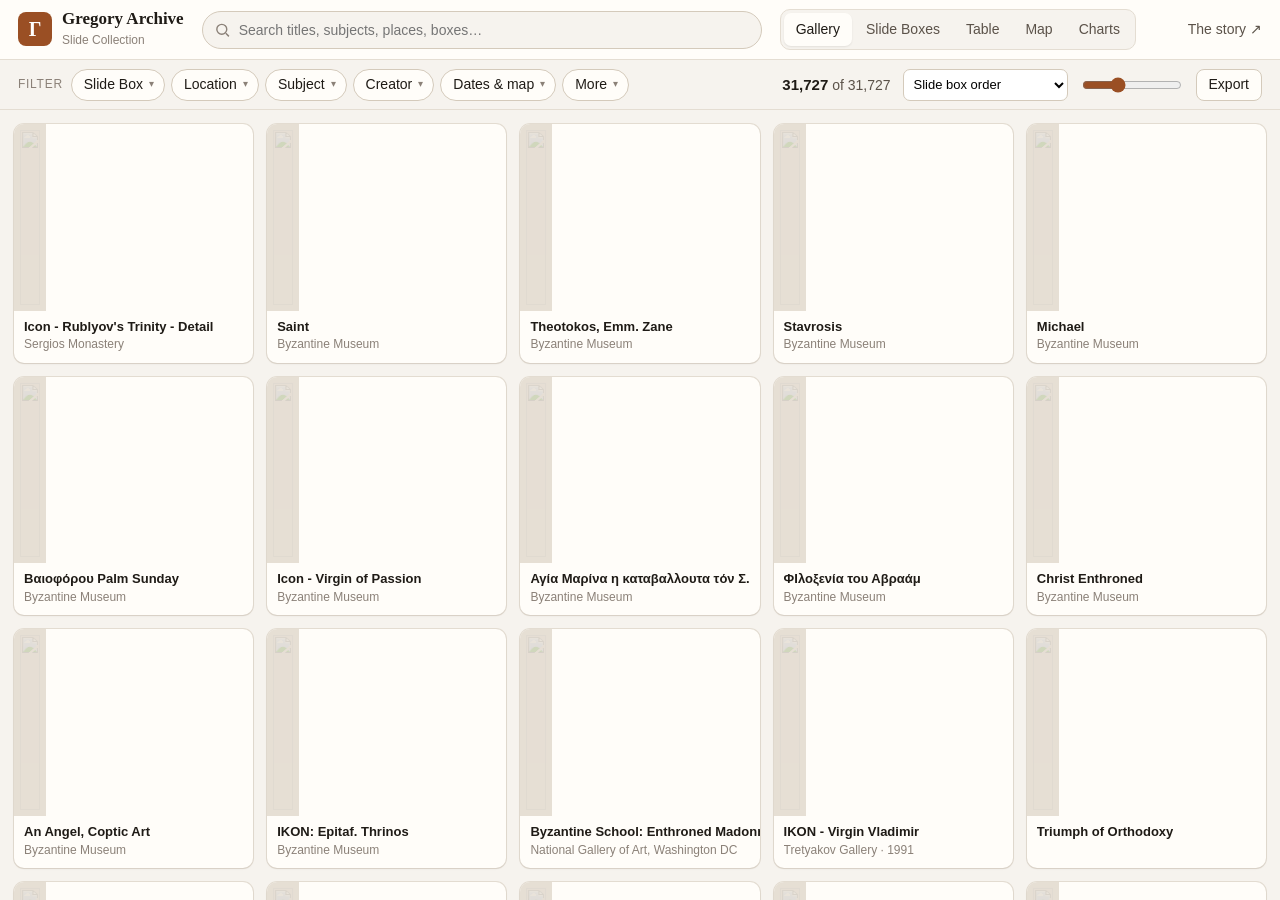
==== index.html @ 949ed0c5 "Publish gregory 87e679bf30254184b26aa87736c6b2377cb58753 tregodan-msu/isthmia@87e679bf30254184b26aa8" ====
<!DOCTYPE html>
<html lang="en">
<head>
<meta charset="utf-8">
<meta name="viewport" content="width=device-width, initial-scale=1">
<title>Gregory Archive — Slide Collection</title>
<meta name="description" content="Browse, search and visualize the Timothy E. Gregory slide archive: 31,000+ photographs of Greece, Byzantium and the Mediterranean.">
<link rel="preconnect" href="https://gregoryslides.s3.amazonaws.com">
<link rel="stylesheet" href="https://unpkg.com/leaflet@1.9.4/dist/leaflet.css">
<link rel="stylesheet" href="https://unpkg.com/leaflet.markercluster@1.5.3/dist/MarkerCluster.Default.css">
<link rel="stylesheet" href="https://unpkg.com/leaflet.markercluster@1.5.3/dist/MarkerCluster.css">
<link rel="stylesheet" href="css/app.css">
<style>:root { --accent: #9a4f24; --accent-ink: #7a3c18; --accent-soft: #f3e6dc }</style>
<script src="config.js"></script>
</head>
<body>
<header class="top">
  <a class="brand" id="brand" href="#"><span class="brand-mark">Γ</span><span><b>Gregory Archive</b><small>Slide Collection</small></span></a>
  <div class="search"><svg viewBox="0 0 24 24"><circle cx="11" cy="11" r="7"/><path d="M21 21l-4.3-4.3"/></svg>
    <input id="q" type="search" placeholder="Search titles, subjects, places, boxes…" autocomplete="off" aria-label="Search the archive"></div>
  <nav class="views" id="views" aria-label="Views"></nav>
  <a class="story" id="story" href="#" target="_blank" rel="noopener">The story ↗</a>
</header>

<div class="fbar" id="fbar">
  <div class="filters" id="filters"></div>
  <button class="link" id="clear" hidden>Clear filters</button>
  <div class="bar-right">
    <div class="count" id="count">Loading…</div>
    <label class="ctl" id="sortCtl"><select id="sort" aria-label="Sort"></select></label>
    <label class="ctl" id="sizeCtl" title="Card size"><input type="range" id="size" min="120" max="360" step="20" value="200" aria-label="Card size"></label>
    <div class="menu"><button class="btn" id="exportBtn">Export</button>
      <div class="menu-pop right" id="exportMenu" hidden>
        <button data-x="csv">Download CSV (filtered)</button>
        <button data-x="json">Download JSON (filtered)</button>
        <button data-x="link">Copy link to this view</button>
      </div></div>
  </div>
</div>
<div class="pop" id="pop" hidden></div>

<main class="view" id="view"><div class="loading-big"><div class="spinner"></div><p>Loading the archive…</p></div></main>

<script src="https://unpkg.com/leaflet@1.9.4/dist/leaflet.js" defer></script>
<script src="https://unpkg.com/leaflet.markercluster@1.5.3/dist/leaflet.markercluster.js" defer></script>
<script type="module" src="js/app.js"></script>
</body>
</html>
---- css/app.css ----
:root {
  --bg: #f6f3ee; --panel: #fffdf9; --ink: #1f1b16; --ink2: #5b5249; --muted: #8b8178;
  --line: #e4ddd2; --line2: #d4cabb; --accent: #9a4f24; --accent-ink: #7a3c18; --accent-soft: #f3e6dc;
  --serif: "Iowan Old Style", "Palatino Linotype", Palatino, Georgia, serif;
  --sans: -apple-system, BlinkMacSystemFont, "Segoe UI", Roboto, "Helvetica Neue", Arial, sans-serif;
  --r: 10px; --top: 60px;
}
* { box-sizing: border-box; }
html, body { margin: 0; height: 100%; }
body { font: 14px/1.45 var(--sans); color: var(--ink); background: var(--bg); overflow: hidden; }
button { font: inherit; color: inherit; }
a { color: var(--accent-ink); }
[hidden] { display: none !important; }
.muted { color: var(--muted); }

/* top bar */
.top { height: var(--top); display: flex; align-items: center; gap: 18px; padding: 0 18px; background: var(--panel); border-bottom: 1px solid var(--line); position: relative; z-index: 20; }
.brand { display: flex; align-items: center; gap: 10px; text-decoration: none; color: var(--ink); white-space: nowrap; }
.brand-mark { width: 34px; height: 34px; border-radius: 8px; background: var(--accent); color: #fff; display: grid; place-items: center; font: 600 20px var(--serif); }
.brand b { font: 600 17px var(--serif); display: block; line-height: 1.1; }
.brand small { color: var(--muted); font-size: 12px; }
.search { flex: 1; max-width: 560px; position: relative; }
.search svg { position: absolute; left: 12px; top: 50%; width: 17px; height: 17px; transform: translateY(-50%); fill: none; stroke: var(--muted); stroke-width: 2; }
.search input { width: 100%; height: 38px; border: 1px solid var(--line2); border-radius: 19px; padding: 0 14px 0 36px; background: var(--bg); font: inherit; }
.search input:focus { outline: 2px solid var(--accent); outline-offset: 1px; background: #fff; }
.views { display: flex; gap: 2px; background: var(--bg); border: 1px solid var(--line); border-radius: 10px; padding: 3px; }
.views a { padding: 6px 12px; border-radius: 7px; text-decoration: none; color: var(--ink2); font-weight: 500; }
.views a:hover { color: var(--ink); }
.views a.on { background: var(--panel); color: var(--ink); box-shadow: 0 1px 2px rgba(0,0,0,.08); }
.story { margin-left: auto; color: var(--ink2); text-decoration: none; white-space: nowrap; }

/* layout */
body { display: flex; flex-direction: column; }
.top { flex: none; }
.fbar { flex: none; display: flex; align-items: center; gap: 10px; padding: 8px 18px; border-bottom: 1px solid var(--line); background: var(--bg); min-height: 50px; position: relative; z-index: 15; }
.filters { display: flex; align-items: center; gap: 6px; flex: 1; min-width: 0; overflow-x: auto; scrollbar-width: none; }
.filters::-webkit-scrollbar { display: none; }
.flabel { font-size: 12px; text-transform: uppercase; letter-spacing: .06em; color: var(--muted); margin-right: 2px; }
.fbtn { flex: none; display: inline-flex; align-items: center; gap: 6px; height: 32px; padding: 0 10px 0 12px; border: 1px solid var(--line2); background: var(--panel); border-radius: 16px; cursor: pointer; white-space: nowrap; }
.fbtn:hover { border-color: var(--accent); }
.fbtn.on { background: var(--accent-soft); border-color: var(--accent); color: var(--accent-ink); }
.fbtn b { background: var(--accent); color: #fff; border-radius: 9px; font-size: 11px; padding: 0 6px; line-height: 17px; }
.caret { font-size: 10px; color: var(--muted); }
.pop { position: fixed; z-index: 40; width: 320px; max-height: min(480px, calc(100vh - 140px)); display: flex; flex-direction: column; background: var(--panel); border: 1px solid var(--line); border-radius: 12px; box-shadow: 0 14px 40px rgba(40,30,20,.18); padding: 10px; }
.pop-h { display: flex; justify-content: space-between; align-items: baseline; font-weight: 600; padding: 2px 4px 8px; }
.pop-h span { font-weight: 400; color: var(--muted); font-size: 12px; }
.pop-q { height: 34px; border: 1px solid var(--line2); border-radius: 8px; padding: 0 10px; font: inherit; background: #fff; margin-bottom: 6px; flex: none; }
.pop-q:focus { outline: 2px solid var(--accent); outline-offset: -1px; }
.pop-list { list-style: none; margin: 0; padding: 0; overflow-y: auto; flex: 1; min-height: 60px; }
.pop-list label { display: flex; align-items: center; gap: 8px; padding: 5px 6px; border-radius: 6px; cursor: pointer; }
.pop-list label:hover { background: var(--accent-soft); }
.pop-list input { accent-color: var(--accent); margin: 0; flex: none; }
.pop-f { display: flex; justify-content: space-between; align-items: center; padding-top: 8px; border-top: 1px solid var(--line); margin-top: 6px; flex: none; }
.pop-item { display: flex; justify-content: space-between; width: 100%; background: none; border: 0; padding: 8px; border-radius: 6px; cursor: pointer; text-align: left; }
.pop-item:hover { background: var(--accent-soft); }
.pop-item i { color: var(--muted); font-style: normal; }
.pop-item b { background: var(--accent); color: #fff; border-radius: 9px; font-size: 11px; padding: 0 6px; }
.pop .pl { display: block; font-size: 12px; text-transform: uppercase; letter-spacing: .05em; color: var(--ink2); margin: 8px 2px 4px; }
.range-row { display: flex; align-items: center; gap: 6px; }
.range-row input { width: 100%; min-width: 0; height: 34px; border: 1px solid var(--line2); border-radius: 7px; padding: 0 8px; font: inherit; background: #fff; }
.range-row span { color: var(--muted); }
.check { display: flex; gap: 8px; align-items: center; margin-top: 12px; color: var(--ink2); cursor: pointer; }
.check input { accent-color: var(--accent); }
.fv { flex: 1; overflow: hidden; text-overflow: ellipsis; white-space: nowrap; }
.fn { color: var(--muted); font-variant-numeric: tabular-nums; font-size: 12px; }
.small { font-size: 12px; }
.link { background: none; border: 0; color: var(--accent-ink); cursor: pointer; padding: 4px 0; font-size: 13px; white-space: nowrap; }
.link:hover { text-decoration: underline; }
.count { color: var(--ink2); white-space: nowrap; }
.count b { color: var(--ink); font-size: 15px; }
.chip { flex: none; border: 1px solid var(--line2); background: var(--accent-soft); border-radius: 14px; padding: 4px 8px 4px 10px; cursor: pointer; font-size: 13px; max-width: 260px; overflow: hidden; text-overflow: ellipsis; white-space: nowrap; }
.chip span { margin-left: 6px; color: var(--muted); }
.chip:hover span { color: var(--accent-ink); }
.bar-right { display: flex; align-items: center; gap: 12px; margin-left: auto; flex: none; }
.ctl { display: flex; align-items: center; gap: 6px; color: var(--ink2); font-size: 13px; white-space: nowrap; }
.ctl select, .cc-config select { height: 32px; border: 1px solid var(--line2); border-radius: 7px; background: #fff; font: inherit; padding: 0 6px; max-width: 210px; }
.ctl input[type=range] { accent-color: var(--accent); width: 100px; }
.btn { height: 32px; border: 1px solid var(--line2); background: var(--panel); border-radius: 8px; padding: 0 12px; cursor: pointer; white-space: nowrap; }
.btn:hover { border-color: var(--accent); }
.btn.primary { background: var(--accent); color: #fff; border-color: var(--accent); }
.btn.primary:hover { background: var(--accent-ink); }
.btn.ghost { background: transparent; }
.btn.icon { width: 32px; padding: 0; font-size: 16px; }
.menu { position: relative; }
.menu-pop { position: absolute; left: 0; top: 38px; background: var(--panel); border: 1px solid var(--line); border-radius: 10px; box-shadow: 0 10px 30px rgba(0,0,0,.12); padding: 6px; z-index: 30; min-width: 240px; }
.menu-pop.right { left: auto; right: 0; }
.menu-pop button { display: block; width: 100%; text-align: left; background: none; border: 0; padding: 8px 10px; border-radius: 6px; cursor: pointer; }
.menu-pop button:hover { background: var(--accent-soft); }

.view { flex: 1; min-height: 0; position: relative; }
.loading-big, .empty { display: grid; place-items: center; align-content: center; height: 100%; gap: 6px; color: var(--ink2); text-align: center; padding: 20px; }
.empty h3 { font: 600 22px var(--serif); margin: 0; color: var(--ink); }
.spinner { width: 34px; height: 34px; border: 3px solid var(--line); border-top-color: var(--accent); border-radius: 50%; animation: spin 0.8s linear infinite; }
@keyframes spin { to { transform: rotate(360deg); } }

/* gallery */
.vscroll { position: absolute; inset: 0; overflow-y: auto; }
.vinner { position: relative; }
.card { position: absolute; padding: 0; border: 0; background: var(--panel); border-radius: var(--r); overflow: hidden; cursor: pointer; text-align: left; box-shadow: 0 1px 2px rgba(40,30,20,.08), 0 0 0 1px var(--line); display: flex; flex-direction: column; transition: box-shadow .15s, transform .15s; }
.card:hover, .card:focus-visible { box-shadow: 0 6px 18px rgba(40,30,20,.16), 0 0 0 2px var(--accent); transform: translateY(-1px); outline: none; }
.thumb { flex: 1; min-height: 0; background: #e6dfd4; overflow: hidden; padding: 6px; }
.thumb img { width: 100%; height: 100%; object-fit: contain; display: block; opacity: 0; transition: opacity .25s; }
.thumb img.in { opacity: 1; }
img.broken { opacity: .15 !important; }
.cap { padding: 7px 10px 8px; height: 52px; }
.cap b { display: block; font-weight: 600; font-size: 13px; overflow: hidden; text-overflow: ellipsis; white-space: nowrap; }
.cap small { display: block; color: var(--muted); font-size: 12px; overflow: hidden; text-overflow: ellipsis; white-space: nowrap; }

/* slide boxes */
.view-boxes { display: flex; flex-direction: column; }
.view-boxes .empty { height: auto; flex: 1; }
.subbar { flex: none; display: flex; align-items: center; gap: 14px; padding: 10px 18px; border-bottom: 1px solid var(--line); background: var(--panel); }
.seg { display: inline-flex; background: var(--bg); border: 1px solid var(--line); border-radius: 9px; padding: 3px; }
.seg button { border: 0; background: none; padding: 5px 14px; border-radius: 6px; cursor: pointer; color: var(--ink2); font-weight: 500; }
.seg button.on { background: var(--panel); color: var(--ink); box-shadow: 0 1px 2px rgba(0,0,0,.08); }
.boxscroll { flex: 1; overflow-y: auto; }
.boxgrid { display: grid; grid-template-columns: repeat(auto-fill, minmax(220px, 1fr)); gap: 18px; padding: 18px; }
.boxcard { border: 0; padding: 0; background: var(--panel); border-radius: 12px; overflow: hidden; cursor: pointer; text-align: left; box-shadow: 0 1px 2px rgba(40,30,20,.08), 0 0 0 1px var(--line); transition: box-shadow .15s, transform .15s; display: flex; flex-direction: column; }
.boxcard:hover { box-shadow: 0 8px 22px rgba(40,30,20,.16), 0 0 0 2px var(--accent); transform: translateY(-2px); }
.boxcover { aspect-ratio: 4/3; background: #ece8e2; overflow: hidden; }
.boxcover > img { width: 100%; height: 100%; object-fit: cover; display: block; }
.boxcover.mosaic { display: grid; grid-template-columns: 1fr 1fr; grid-template-rows: 1fr 1fr; gap: 3px; background: #3a332c; padding: 3px; }
.boxcover.mosaic img { min-height: 0; border-radius: 2px; background: #4a423a; }
.boxcard.nophoto .boxstrip { display: none; }
.boxstrip { display: grid; grid-template-columns: repeat(4, 1fr); gap: 3px; padding: 3px; background: #3a332c; }
.boxstrip img { width: 100%; aspect-ratio: 1; object-fit: cover; display: block; border-radius: 2px; background: #4a423a; }
.boxlabel { padding: 10px 12px 12px; display: flex; flex-direction: column; gap: 2px; }
.boxlabel b { font: 600 14px var(--serif); overflow: hidden; text-overflow: ellipsis; white-space: nowrap; }
.boxlabel small { color: var(--muted); }
.boxtag { display: inline-block; background: var(--accent-soft); color: var(--accent-ink); border-radius: 5px; padding: 0 6px; font: 600 12px var(--serif); margin-right: 7px; vertical-align: 1px; }
.board { flex: 1; min-height: 0; overflow-x: auto; overflow-y: hidden; display: flex; gap: 14px; padding: 12px 18px 14px; align-items: flex-start; }
.col { flex: none; width: 270px; max-height: 100%; display: flex; flex-direction: column; background: #ece6dc; border-radius: 12px; overflow: hidden; }
.col header { flex: none; display: flex; align-items: center; gap: 10px; padding: 10px; background: #e3dccf; box-shadow: 0 6px 10px -8px rgba(40,30,20,.4); position: relative; z-index: 1; }
.colphoto { flex: none; width: 58px; height: 44px; object-fit: cover; border-radius: 6px; background: #d6cebf; box-shadow: 0 0 0 1px rgba(0,0,0,.06); }
.colt { min-width: 0; flex: 1; }
.col h3 { margin: 0; font: 600 14px var(--serif); overflow: hidden; text-overflow: ellipsis; white-space: nowrap; }
.col header span { color: var(--muted); font-size: 12px; }
.col header .link { font-size: 12px; padding: 0; }
.col-body { flex: 1; min-height: 60px; overflow-y: auto; padding: 8px 8px 10px; display: flex; flex-direction: column; gap: 8px; }
.kcard { flex: none; display: block; width: 100%; padding: 0 0 8px; border: 0; background: var(--panel); border-radius: 9px; text-align: left; cursor: pointer; box-shadow: 0 1px 2px rgba(40,30,20,.1); overflow: hidden; }
.kcard:hover { box-shadow: 0 0 0 2px var(--accent); }
.kcard img { width: 100%; aspect-ratio: 3/2; object-fit: contain; display: block; background: #e6dfd4; padding: 4px; box-sizing: border-box; margin-bottom: 6px; }
.kcard b, .kcard small { display: block; padding: 0 10px; overflow: hidden; text-overflow: ellipsis; white-space: nowrap; }
.kcard b { font-size: 13px; }
.kcard small { color: var(--muted); font-size: 12px; }
.col .more { width: 100%; }

/* table */
.tscroll { position: absolute; inset: 0; overflow: auto; }
table.grid { border-collapse: separate; border-spacing: 0; table-layout: fixed; }
.grid th { position: sticky; top: 0; background: var(--panel); text-align: left; font-size: 12px; text-transform: uppercase; letter-spacing: .05em; color: var(--ink2); padding: 10px; border-bottom: 1px solid var(--line2); z-index: 1; }
.grid td a { color: var(--accent-ink); }
.grid td { height: 46px; padding: 0 10px; border-bottom: 1px solid var(--line); white-space: nowrap; overflow: hidden; text-overflow: ellipsis; }
.grid tr[data-i] { cursor: pointer; }
.grid tr[data-i]:hover td { background: var(--accent-soft); }
.tc-img { width: 64px; }
.grid td.tc-img img { width: 52px; height: 36px; object-fit: contain; border-radius: 4px; display: block; background: #e9e3da; }

/* map */
.mapwrap { position: absolute; inset: 0; }
#map { position: absolute; inset: 0; }
.map-note { position: absolute; left: 12px; bottom: 22px; z-index: 500; background: var(--panel); padding: 7px 12px; border-radius: 8px; box-shadow: 0 2px 10px rgba(0,0,0,.15); color: var(--ink2); font-size: 13px; max-width: calc(100% - 24px); }
.mpop img { width: 100%; aspect-ratio: 3/2; object-fit: contain; border-radius: 6px; display: block; margin-bottom: 6px; background: #eee; }
.mpop b, .mpop small { display: block; }
.mpop small { color: var(--muted); margin-bottom: 8px; }
.marker-cluster-small, .marker-cluster-medium, .marker-cluster-large { background-color: rgba(154,79,36,.25) !important; }
.marker-cluster-small div, .marker-cluster-medium div, .marker-cluster-large div { background-color: rgba(154,79,36,.85) !important; color: #fff !important; font-weight: 600; }

/* charts */
.view-charts { overflow-y: auto; }
.cv { max-width: 1280px; margin: 0 auto; padding: 18px 18px 60px; }
.cv-top { display: flex; align-items: flex-start; gap: 16px; margin-bottom: 14px; }
.cv-top h2 { font: 600 24px var(--serif); margin: 0; }
.cv-top p { margin: 4px 0 0; max-width: 720px; }
.cv-actions { margin-left: auto; display: flex; gap: 8px; }
.sugg { display: grid; grid-template-columns: repeat(auto-fill, minmax(250px, 1fr)); gap: 10px; margin-bottom: 18px; padding: 14px; background: var(--panel); border: 1px solid var(--line); border-radius: 12px; }
.sg { display: flex; gap: 10px; align-items: flex-start; text-align: left; border: 1px solid var(--line); background: #fff; border-radius: 10px; padding: 10px; cursor: pointer; }
.sg:hover { border-color: var(--accent); background: var(--accent-soft); }
.sg-ic { flex: none; width: 34px; height: 34px; border-radius: 8px; background: var(--accent-soft); color: var(--accent-ink); display: grid; place-items: center; }
.sg-ic svg { width: 20px; height: 20px; }
.sg b { display: block; font-size: 13px; }
.sg small { color: var(--muted); font-size: 12px; }
.cards { display: flex; flex-direction: column; gap: 18px; }
.ccard.linked { box-shadow: inset 4px 0 0 var(--accent); }
.cc-link { flex: none; display: inline-flex; align-items: center; gap: 5px; height: 28px; padding: 0 10px 0 8px; border-radius: 14px; border: 1px solid var(--line2); background: #fff; color: var(--muted); cursor: pointer; font-size: 12px; }
.cc-link svg { width: 15px; height: 15px; }
.cc-link.on { background: var(--accent-soft); border-color: var(--accent); color: var(--accent-ink); }
.cc-link:hover { border-color: var(--accent); }
.lk-hint { white-space: nowrap; }
.lk-dot { display: inline-block; width: 4px; height: 12px; background: var(--accent); border-radius: 2px; vertical-align: -1px; margin: 0 2px; }
.links { position: sticky; top: 0; z-index: 5; display: flex; align-items: center; flex-wrap: wrap; gap: 8px; padding: 10px 14px; margin-bottom: 16px; background: var(--accent-soft); border: 1px solid #e6cdb9; border-left: 4px solid var(--accent); border-radius: 12px; box-shadow: 0 6px 16px -10px rgba(122,60,24,.4); }
.lk-title { display: inline-flex; align-items: center; gap: 6px; font-weight: 600; color: var(--accent-ink); margin-right: 4px; }
.lk-title svg { width: 16px; height: 16px; }
.lk-chip { display: inline-flex; align-items: baseline; gap: 6px; border: 1px solid var(--accent); background: #fff; border-radius: 14px; padding: 4px 8px 4px 10px; cursor: pointer; font-size: 13px; }
.lk-chip small { color: var(--muted); font-size: 11px; }
.lk-chip small::after { content: ":"; }
.lk-chip span { color: var(--muted); }
.lk-chip:hover span { color: var(--accent-ink); }
.lk-arrow { color: var(--accent); font-weight: 600; }
.lk-n { margin-left: auto; color: var(--ink2); }
.lk-badge { display: inline-flex; align-items: center; gap: 4px; background: var(--accent-soft); color: var(--accent-ink); border-radius: 10px; padding: 1px 8px 1px 6px; margin-right: 6px; }
.lk-badge svg { width: 12px; height: 12px; }
.cc-chart .mark.dim { opacity: .22; }
.cc-chart .hit.picked { fill: rgba(154,79,36,.12); }
.ccard { background: var(--panel); border: 1px solid var(--line); border-radius: 14px; padding: 14px 16px 16px; }
.cc-head { display: flex; align-items: center; gap: 10px; }
.cc-title { flex: 1; min-width: 0; border: 1px solid transparent; background: none; font: 600 18px var(--serif); padding: 4px 6px; border-radius: 6px; color: var(--ink); }
.cc-title:hover { border-color: var(--line); }
.cc-title:focus { border-color: var(--accent); outline: none; background: #fff; }
.cc-actions { display: flex; gap: 4px; }
.cc-types { display: flex; gap: 4px; flex-wrap: wrap; margin: 10px 0; }
.cc-types button { display: flex; align-items: center; gap: 6px; height: 32px; padding: 0 10px; border: 1px solid var(--line); background: #fff; border-radius: 8px; cursor: pointer; color: var(--ink2); font-size: 13px; }
.cc-types button svg { width: 17px; height: 17px; }
.cc-types button:hover { border-color: var(--accent); }
.cc-types button.on { background: var(--accent); border-color: var(--accent); color: #fff; }
.cc-config { display: flex; flex-wrap: wrap; gap: 8px 16px; padding: 10px 12px; background: var(--bg); border-radius: 10px; margin-bottom: 12px; }
.cc-config label { display: flex; align-items: center; gap: 6px; font-size: 13px; color: var(--ink2); }
.cc-check input { accent-color: var(--accent); }
.cc-chart { min-height: 120px; position: relative; }
.cc-chart svg { display: block; }
.cc-chart .mark, .cc-chart .hit { cursor: pointer; }
.cc-chart .mark:hover { opacity: .82; }
.cc-chart .hit:hover { fill: rgba(154,79,36,.06); }
.cc-chart .brush-area { cursor: crosshair; }
.cc-empty { padding: 40px; text-align: center; }
.cc-note { margin: 6px 0 0; min-height: 4px; }
.cc-sel { margin-top: 12px; border-top: 1px solid var(--line); padding-top: 12px; }
.sel-head { display: flex; align-items: center; gap: 12px; flex-wrap: wrap; margin-bottom: 10px; }
.sel-actions { margin-left: auto; display: flex; gap: 6px; }
.sel-grid { display: grid; grid-template-columns: repeat(auto-fill, minmax(120px, 1fr)); gap: 8px; }
.st { border: 0; padding: 0; background: #fff; border-radius: 8px; overflow: hidden; cursor: pointer; box-shadow: 0 0 0 1px var(--line); text-align: left; }
.st:hover { box-shadow: 0 0 0 2px var(--accent); }
.st img { width: 100%; aspect-ratio: 4/3; object-fit: contain; background: #e6dfd4; display: block; padding: 3px; box-sizing: border-box; }
.st span { display: block; font-size: 11px; padding: 4px 6px 6px; overflow: hidden; text-overflow: ellipsis; white-space: nowrap; color: var(--ink2); }
.more-sel { margin-top: 10px; width: 100%; }
.small-empty { height: auto; padding: 60px 20px; }
.tip { position: fixed; left: 0; top: 0; z-index: 100; background: #1f1b16; color: #fff; padding: 6px 9px; border-radius: 6px; font-size: 12px; pointer-events: none; max-width: 340px; }

/* lightbox */
body.lb-open { overflow: hidden; }
.lb { --lb-bg: #0b0a09; --lb-ink: #f2efe9; --lb-strong: #fff; --lb-line: #262320; --lb-muted: #a8a29a; --lb-dim: #9a948b; --lb-btn: #d9d4cc; --lb-hover: #24211e;
  --lb-panel: #12100e; --lb-tab: #1d1a17; --lb-tab-on: #2e2a26; --lb-link: #f0b78f; --lb-link-line: #a76a45; --lb-sep: #33302c; }
.lb.light { --lb-bg: #fff; --lb-ink: #1c1814; --lb-strong: #000; --lb-line: #dcd7cf; --lb-muted: #5d574f; --lb-dim: #625c53; --lb-btn: #3b362f; --lb-hover: #ece8e1;
  --lb-panel: #f7f5f1; --lb-tab: #e9e5de; --lb-tab-on: #fff; --lb-link: var(--accent-ink); --lb-link-line: var(--accent); --lb-sep: #d5d0c8; }
.lb { position: fixed; inset: 0; z-index: 50; background: var(--lb-bg); color: var(--lb-ink); display: flex; flex-direction: column; }
.lb-head { display: flex; align-items: center; gap: 16px; padding: 8px 12px 8px 18px; border-bottom: 1px solid var(--lb-line); }
.lb-title { flex: 1; min-width: 0; display: flex; align-items: baseline; gap: 12px; }
.lb-title h2 { margin: 0; font: 500 17px var(--serif); overflow: hidden; text-overflow: ellipsis; white-space: nowrap; }
.lb-pos { color: var(--lb-muted); font-size: 13px; white-space: nowrap; font-variant-numeric: tabular-nums; }
.lb-tools { display: flex; align-items: center; gap: 2px; }
.lb-tools button, .lb-tools a { width: 36px; height: 36px; display: grid; place-items: center; background: none; border: 0; border-radius: 8px; color: var(--lb-btn); cursor: pointer; }
.lb-tools button:hover, .lb-tools a:hover { background: var(--lb-hover); color: var(--lb-strong); }
.lb-tools svg { width: 20px; height: 20px; }
.lb-tools .sep { width: 1px; height: 22px; background: var(--lb-sep); margin: 0 6px; }
.lb-zoom { position: relative; min-width: 62px; padding: 0 4px; text-align: center; font-size: 12px; cursor: pointer; color: var(--lb-muted); font-variant-numeric: tabular-nums; }
.lb-body { flex: 1; min-height: 0; display: flex; }
.lb-info { width: 320px; flex: none; overflow-y: auto; border-right: 1px solid var(--lb-line); padding: 14px 18px 30px; background: var(--lb-panel); }
.lb.noinfo .lb-info { display: none; }
.lb-info-tabs { display: flex; gap: 4px; margin-bottom: 12px; background: var(--lb-tab); padding: 3px; border-radius: 8px; }
.lb-info-tabs button { flex: 1; border: 0; background: none; color: var(--lb-muted); padding: 5px; border-radius: 6px; cursor: pointer; }
.lb-info-tabs button.on { background: var(--lb-tab-on); color: var(--lb-strong); }
.lb-info dl { margin: 0; }
.lb-info dt { font-size: 11px; text-transform: uppercase; letter-spacing: .07em; color: var(--lb-dim); margin-top: 12px; }
.lb-info dd { margin: 2px 0 0; color: var(--lb-ink); word-break: break-word; }
.lb-info dd a { color: var(--lb-link); text-decoration: none; border-bottom: 1px dotted var(--lb-link-line); }
.lb-info dd a:hover { color: var(--lb-strong); }
.lb-stage { flex: 1; min-width: 0; position: relative; overflow: hidden; touch-action: none; cursor: grab; }
.lb-stage.zoomed { cursor: move; }
.lb-img { position: absolute; inset: 16px; width: calc(100% - 32px); height: calc(100% - 32px); object-fit: contain; transition: transform .18s ease; user-select: none; will-change: transform; }
.lb-stage.zoomed .lb-img { transition: none; }
.lb-spin { position: absolute; left: calc(50% - 17px); top: calc(50% - 17px); width: 34px; height: 34px; border: 3px solid var(--lb-tab-on); border-top-color: var(--lb-link); border-radius: 50%; animation: spin .8s linear infinite; display: none; }
.lb.loading .lb-spin { display: block; }
.lb-nav { position: absolute; top: 50%; transform: translateY(-50%); width: 48px; height: 72px; border: 0; background: rgba(20,18,16,.5); color: #fff; border-radius: 10px; cursor: pointer; display: grid; place-items: center; opacity: .65; }
.lb-nav:hover { opacity: 1; background: rgba(20,18,16,.85); }
.lb-nav svg { width: 28px; height: 28px; }
.lb-nav.prev { left: 12px; } .lb-nav.next { right: 12px; }
.lb-res { position: absolute; bottom: 10px; left: 50%; transform: translateX(-50%); font-size: 12px; color: var(--lb-dim); pointer-events: none; }
.lb-strip { display: flex; gap: 6px; justify-content: center; padding: 8px; border-top: 1px solid var(--lb-line); overflow: hidden; }
.lb-strip button { flex: none; width: 64px; height: 44px; padding: 0; border: 2px solid transparent; border-radius: 6px; overflow: hidden; background: var(--lb-tab); cursor: pointer; opacity: .6; }
.lb-strip button.on { border-color: var(--lb-link); opacity: 1; }
.lb-strip button:hover { opacity: 1; }
.lb-strip img { width: 100%; height: 100%; object-fit: cover; display: block; }
.lb-toast { position: absolute; top: 64px; left: 50%; transform: translateX(-50%); background: #f2efe9; color: #1f1b16; padding: 8px 14px; border-radius: 8px; font-size: 13px; max-width: 90vw; overflow-wrap: anywhere; }

/* responsive */
@media (max-width: 1100px) {
  .story { display: none; }
}
@media (max-width: 860px) {
  .top { flex-wrap: wrap; height: auto; padding: 8px 12px; gap: 8px; }
  :root { --top: 104px; }
  .brand small { display: none; }
  .search { order: 3; flex-basis: 100%; max-width: none; }
  .views { margin-left: auto; overflow-x: auto; }
  .views a { padding: 5px 8px; }
  .fbar { flex-wrap: wrap; padding: 8px 12px; }
  .filters { flex-basis: 100%; }
  .bar-right { margin-left: 0; width: 100%; justify-content: space-between; }
  .flabel { display: none; }
  .cv-top { flex-direction: column; }
  .cv-actions { margin-left: 0; }
  .boxgrid { grid-template-columns: repeat(auto-fill, minmax(150px, 1fr)); gap: 10px; padding: 10px; }
  #sizeCtl { display: none; }
  .lb-info { position: absolute; z-index: 2; left: 0; right: 0; bottom: 60px; top: auto; width: auto; max-height: 45%; border-right: 0; border-top: 1px solid var(--lb-line); }
  .lb-body { position: relative; }
  .lb-tools button[data-a="zout"], .lb-tools button[data-a="zin"], .lb-zoom, .lb-tools .sep, .lb-tools button[data-a="fs"] { display: none; }
  .lb-nav { width: 36px; height: 56px; }
}
@media (max-width: 860px) {
  .lb-head { flex-wrap: wrap; padding: 6px 8px; gap: 4px; }
  .lb-title { flex-basis: 100%; order: 2; padding: 0 6px 4px; }
  .lb-tools { width: 100%; justify-content: space-between; }
}

/* records with two images (coins): pair on cards, obverse/reverse switch in the viewer */
.thumb.pair { display: flex; gap: 4px; }
.thumb.pair img { width: 50%; }
.kthumb { display: flex; gap: 3px; margin-bottom: 6px; background: #e6dfd4; padding: 4px; border-radius: 4px; }
.kthumb img, .kcard .kthumb img { width: 100%; min-width: 0; aspect-ratio: 1; margin: 0; padding: 0; background: none; }
.lb-sides { display: flex; gap: 2px; background: var(--lb-tab); border: 1px solid var(--lb-tab-on); border-radius: 9px; padding: 3px; }
.lb-sides button { border: 0; background: none; color: var(--lb-btn); padding: 5px 12px; border-radius: 6px; cursor: pointer; font-size: 13px; }
.lb-sides button.on { background: var(--lb-ink); color: var(--lb-bg); }
@media (max-width: 799px) { .lb-sides { order: 3; } }

/* viewer: zoom menu, scale bar, screen calibration, black / white background, hidden photo backdrops */
.lb-zoom select { position: absolute; inset: -8px 0; width: 100%; opacity: 0; cursor: pointer; font-size: 14px; }
.lb-zoom:hover { color: var(--lb-strong); }
.lb-tools button.on { color: var(--lb-link); }
.lb-sides button.on { background: var(--lb-ink); color: var(--lb-bg); }
.lb-scale { position: absolute; left: 14px; bottom: 10px; color: var(--lb-ink); pointer-events: auto; background: color-mix(in srgb, var(--lb-bg) 78%, transparent); border-radius: 6px; padding: 2px 0; }
.lb-scale svg { display: block; } .lb-scale text { font: 12px var(--sans); fill: currentColor; }
.lb-cal { position: absolute; left: 50%; top: 50%; transform: translate(-50%, -50%); z-index: 3; max-width: calc(100% - 24px); max-height: calc(100% - 24px); overflow: auto; background: var(--lb-panel); color: var(--lb-ink); border: 1px solid var(--lb-line); border-radius: 12px; padding: 16px 18px; cursor: default; box-shadow: 0 10px 40px rgba(0,0,0,.35); }
.lb-cal p { margin: 4px 0 12px; max-width: 46ch; color: var(--lb-muted); }
.lb-card { border: 2px solid var(--lb-ink); border-radius: 12px; margin-bottom: 12px; }
.lb-cal input { width: 100%; } .lb-cal-actions { display: flex; justify-content: flex-end; gap: 8px; margin-top: 10px; }
.lb-cal button { border: 1px solid var(--lb-sep); background: var(--lb-tab); color: var(--lb-ink); border-radius: 7px; padding: 6px 14px; cursor: pointer; }
.lb.light .lb-strip button { background: #fff; }
.lb.cutfb .lb-img, .lb.cut .lb-strip img:not(.keep) { filter: url(#photo-key); }
.lb.cut .lb-strip img { object-fit: contain; }
body.photos-light .thumb, body.photos-light .kthumb, body.photos-light .kcard > img { background: #fff; }
body.photos-dark .thumb, body.photos-dark .kthumb, body.photos-dark .kcard > img { background: #0b0a09; }
body.photos-dark .thumb img:not(.keep), body.photos-dark .kthumb img:not(.keep), body.photos-dark .kcard > img:not(.keep) { filter: url(#photo-key); }
.thumb.pair img:only-child, .kthumb img:only-child { width: 100%; }
.kthumb img:only-child { aspect-ratio: 3/2; }

/* area map */
.map-label { background: rgba(255,255,255,.92); border: 0; border-radius: 5px; padding: 1px 6px; font: 600 12px var(--sans); color: #1f1b16; box-shadow: 0 1px 3px rgba(0,0,0,.35); }
.map-label::before { display: none; }
.map-google { font: 500 15px var(--sans); color: #fff; text-shadow: 0 0 3px #000; padding: 0 4px; }

/* Area map (Find Areas → Map, and the combined site's Map) */
.mapbox { flex: 1; min-height: 0; position: relative; }
.map-basebtns { box-shadow: 0 2px 10px rgba(0,0,0,.18); background: var(--panel); }
.map-basebtns button { font: 500 13px var(--sans); }
.photo-mode .leaflet-tile-pane { opacity: .35; filter: grayscale(1); }
.photo-mode.leaflet-container { background: #e9e6df; }
.map-label.empty { opacity: .7; font-weight: 500; }
.mpop.area small { margin-bottom: 6px; }
.mpop-strip { display: grid; grid-template-columns: repeat(4, 1fr); gap: 4px; margin: 2px 0 8px; }
.mpop-strip img { width: 100%; aspect-ratio: 1; object-fit: cover; border-radius: 5px; background: #eee; cursor: zoom-in; margin: 0; }
.mpop-by { list-style: none; margin: 0 0 10px; padding: 0; font-size: 12px; color: var(--ink2); }
.mpop-by li { display: flex; justify-content: space-between; gap: 10px; padding: 2px 0; border-bottom: 1px dotted var(--line); }
.mpop-by i { font-style: normal; color: var(--muted); }
.mpop .btn { width: 100%; }

/* Lock screen for admin pages (js/gate.js) */
body.locked > *:not(.gate) { display: none !important; }
.gate { position: fixed; inset: 0; display: grid; place-items: center; padding: 20px; background: var(--bg); z-index: 100; overflow: auto; }
.gate-card { width: min(420px, 100%); background: var(--panel); border: 1px solid var(--line); border-radius: 14px; padding: 26px; box-shadow: 0 10px 40px rgba(0,0,0,.08); }
.gate-card h2 { margin: 6px 0 6px; font: 600 22px var(--serif); }
.gate-card p { color: var(--ink2); margin: 0 0 12px; }
.gate-mark { font-size: 26px; }
.gate-card input[type=password] { width: 100%; height: 38px; border: 1px solid var(--line2); border-radius: 8px; padding: 0 10px; font: inherit; }
.gate-check { display: flex; gap: 6px; align-items: center; font-size: 13px; color: var(--ink2); margin: 10px 0 4px; }
.gate-err { color: #a3302a !important; min-height: 1.2em; font-size: 13px; margin: 6px 0 !important; }
.gate-card .btn { width: 100%; height: 38px; }
.gate-card .btn.primary { background: var(--accent); border-color: var(--accent); color: #fff; }
.gate-card details { margin-top: 14px; font-size: 13px; color: var(--ink2); }
.gate-card summary { cursor: pointer; }
.gate-back { display: inline-block; margin-top: 14px; font-size: 13px; }
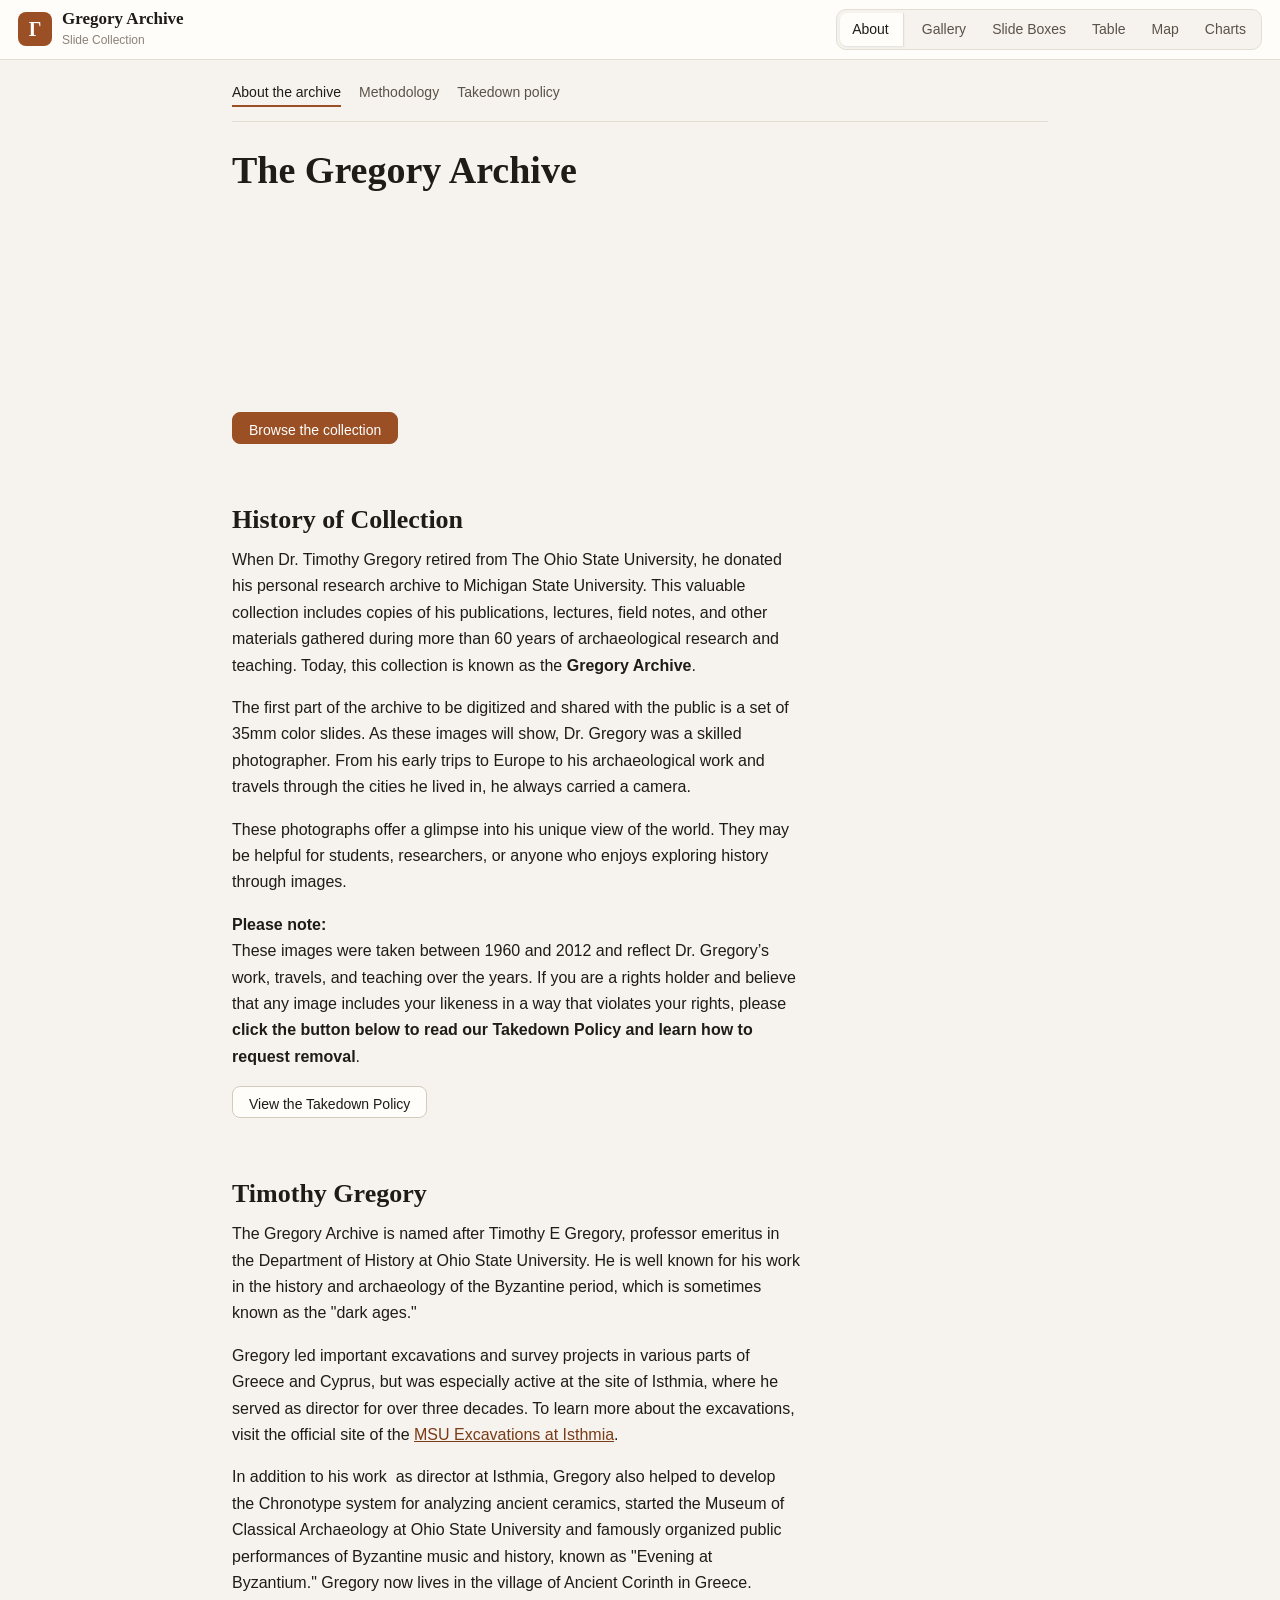
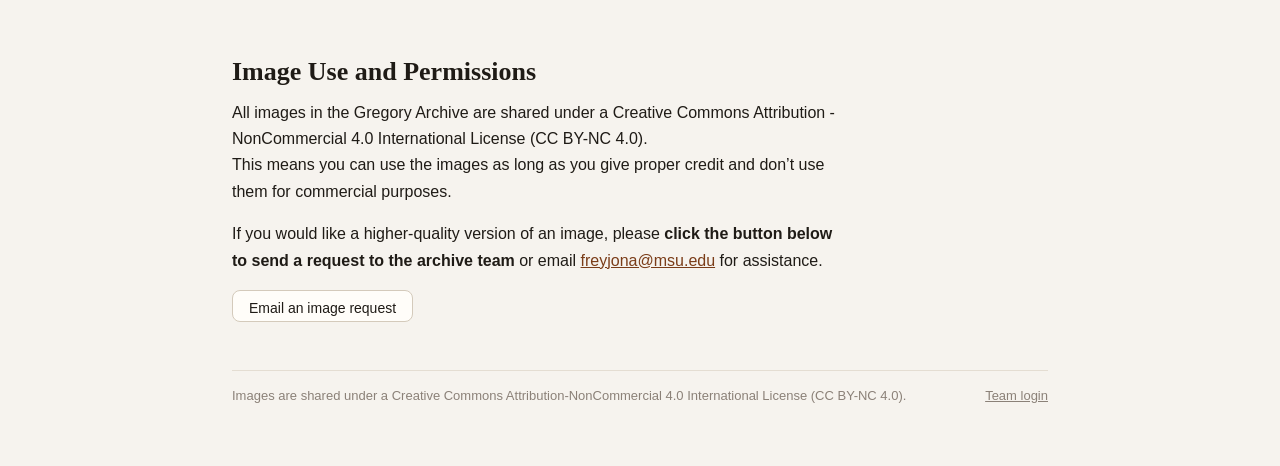
==== commit 0c29c59f: "Publish gregory 177d7e81981c97c5bb59eeb1f6984a4d5e043b90 tregodan-msu/isthmia@177d7e81981c97c5bb59ee" ====
--- a/index.html
+++ b/index.html
@@ -5,44 +5,64 @@
 <meta name="viewport" content="width=device-width, initial-scale=1">
 <title>Gregory Archive — Slide Collection</title>
 <meta name="description" content="Browse, search and visualize the Timothy E. Gregory slide archive: 31,000+ photographs of Greece, Byzantium and the Mediterranean.">
-<link rel="preconnect" href="https://gregoryslides.s3.amazonaws.com">
-<link rel="stylesheet" href="https://unpkg.com/leaflet@1.9.4/dist/leaflet.css">
-<link rel="stylesheet" href="https://unpkg.com/leaflet.markercluster@1.5.3/dist/MarkerCluster.Default.css">
-<link rel="stylesheet" href="https://unpkg.com/leaflet.markercluster@1.5.3/dist/MarkerCluster.css">
-<link rel="stylesheet" href="css/app.css">
+<script>if (location.hash.length > 1) location.replace("browse/" + location.hash);</script>
+<link rel="stylesheet" href="./css/app.css">
 <style>:root { --accent: #9a4f24; --accent-ink: #7a3c18; --accent-soft: #f3e6dc }</style>
-<script src="config.js"></script>
 </head>
-<body>
+<body class="page">
 <header class="top">
-  <a class="brand" id="brand" href="#"><span class="brand-mark">Γ</span><span><b>Gregory Archive</b><small>Slide Collection</small></span></a>
-  <div class="search"><svg viewBox="0 0 24 24"><circle cx="11" cy="11" r="7"/><path d="M21 21l-4.3-4.3"/></svg>
-    <input id="q" type="search" placeholder="Search titles, subjects, places, boxes…" autocomplete="off" aria-label="Search the archive"></div>
-  <nav class="views" id="views" aria-label="Views"></nav>
-  <a class="story" id="story" href="#" target="_blank" rel="noopener">The story ↗</a>
+  <a class="brand" href="./"><span class="brand-mark">Γ</span><span><b>Gregory Archive</b><small>Slide Collection</small></span></a>
+  <nav class="views" aria-label="Views"><a class="ext on" href="./">About</a><a href="./browse/#gallery">Gallery</a><a href="./browse/#boxes">Slide Boxes</a><a href="./browse/#table">Table</a><a href="./browse/#map">Map</a><a href="./browse/#charts">Charts</a></nav>
 </header>
+<main class="page-main">
+  <nav class="page-nav" aria-label="About this archive"><a href="./" class="on">About the archive</a><a href="./methodology/">Methodology</a><a href="./takedown-policy/">Takedown policy</a></nav>
+  <article class="prose">
+<h1>The Gregory Archive</h1>
 
-<div class="fbar" id="fbar">
-  <div class="filters" id="filters"></div>
-  <button class="link" id="clear" hidden>Clear filters</button>
-  <div class="bar-right">
-    <div class="count" id="count">Loading…</div>
-    <label class="ctl" id="sortCtl"><select id="sort" aria-label="Sort"></select></label>
-    <label class="ctl" id="sizeCtl" title="Card size"><input type="range" id="size" min="120" max="360" step="20" value="200" aria-label="Card size"></label>
-    <div class="menu"><button class="btn" id="exportBtn">Export</button>
-      <div class="menu-pop right" id="exportMenu" hidden>
-        <button data-x="csv">Download CSV (filtered)</button>
-        <button data-x="json">Download JSON (filtered)</button>
-        <button data-x="link">Copy link to this view</button>
-      </div></div>
-  </div>
+<div class="strip">
+<img src="https://gregoryarchive.org/wp-content/uploads/2025/04/sQtJ6ZA_ZcjnLoZAod8z0jXJy6MiO600P8sUSKUJokY.jpeg" alt="" loading="lazy">
+<img src="https://gregoryarchive.org/wp-content/uploads/2025/04/q6c3-G5UEp-gY-6xRh3z8D8se1qYDeadIVu8M9INYLk.jpeg" alt="" loading="lazy">
+<img src="https://gregoryarchive.org/wp-content/uploads/2025/04/HTUJCIELY8li1FCc34rfI67ef-WiwLu2-R4si9dTuAo.jpeg" alt="" loading="lazy">
+<img src="https://gregoryarchive.org/wp-content/uploads/2025/04/F7gnNtxVr3wSUy7Nod7X956b9ut1QUYYx-1SfUW6VAg.jpeg" alt="" loading="lazy">
+<img src="https://gregoryarchive.org/wp-content/uploads/2025/04/1BYgTU5W9MMgd3vWUSOQmF7oFeEGQcwiM-N_m5Ru8OY.jpeg" alt="" loading="lazy">
+<img src="https://gregoryarchive.org/wp-content/uploads/2025/04/8a1idTQrKlfahfQnrxhsf1ax6Z2-n272vthG3YG8abw.jpeg" alt="" loading="lazy">
 </div>
-<div class="pop" id="pop" hidden></div>
 
-<main class="view" id="view"><div class="loading-big"><div class="spinner"></div><p>Loading the archive…</p></div></main>
+<p><a class="btn primary" href="./browse/#gallery">Browse the collection</a></p>
 
-<script src="https://unpkg.com/leaflet@1.9.4/dist/leaflet.js" defer></script>
-<script src="https://unpkg.com/leaflet.markercluster@1.5.3/dist/leaflet.markercluster.js" defer></script>
-<script type="module" src="js/app.js"></script>
+<section class="split">
+<div>
+<h2>History of Collection</h2>
+
+<p>When Dr. Timothy Gregory retired from The Ohio State University, he donated his personal research archive to Michigan State University. This valuable collection includes copies of his publications, lectures, field notes, and other materials gathered during more than 60 years of archaeological research and teaching. Today, this collection is known as the <strong>Gregory Archive</strong>.</p>
+<p>The first part of the archive to be digitized and shared with the public is a set of 35mm color slides. As these images will show, Dr. Gregory was a skilled photographer. From his early trips to Europe to his archaeological work and travels through the cities he lived in, he always carried a camera.</p>
+<p>These photographs offer a glimpse into his unique view of the world. They may be helpful for students, researchers, or anyone who enjoys exploring history through images.</p>
+<p><strong>Please note:</strong><br />These images were taken between 1960 and 2012 and reflect Dr. Gregory’s work, travels, and teaching over the years. If you are a rights holder and believe that any image includes your likeness in a way that violates your rights, please <strong>click the button below to read our Takedown Policy and learn how to request removal</strong>.</p>
+
+<p><a class="btn" href="./takedown-policy/">View the Takedown Policy</a></p>
+</div>
+<figure><img src="https://gregoryarchive.org/wp-content/uploads/2025/04/c68feea49872d9d8415f66fd56fc18f81f1ff719-2.jpg" alt="" loading="lazy"></figure>
+</section>
+
+<section class="split">
+<div>
+<h2>Timothy Gregory</h2>
+
+<p>The Gregory Archive is named after Timothy E Gregory, professor emeritus in the Department of History at Ohio State University. He is well known for his work in the history and archaeology of the Byzantine period, which is sometimes known as the "dark ages."</p>
+<p>Gregory led important excavations and survey projects in various parts of Greece and Cyprus, but was especially active at the site of Isthmia, where he served as director for over three decades. To learn more about the excavations, visit the official site of the <a href="https://msuisthmia.org/" target="_blank" rel="noopener">MSU Excavations at Isthmia</a>.</p>
+<p>In addition to his work  as director at Isthmia, Gregory also helped to develop the Chronotype system for analyzing ancient ceramics, started the Museum of Classical Archaeology at Ohio State University and famously organized public performances of Byzantine music and history, known as "Evening at Byzantium." Gregory now lives in the village of Ancient Corinth in Greece.</p>
+</div>
+<figure><img src="https://gregoryarchive.org/wp-content/uploads/2025/04/DSC_0388.jpg" alt="" loading="lazy"></figure>
+</section>
+
+<h2 id="permissions">Image Use and Permissions</h2>
+<p>All images in the Gregory Archive are shared under a Creative Commons Attribution - NonCommercial 4.0 International License (CC BY-NC 4.0).<br />This means you can use the images as long as you give proper credit and don’t use them for commercial purposes.</p>
+<p>If you would like a higher-quality version of an image, please <strong>click the button below to send a request to the archive team</strong> or email <a href="mailto:freyjona@msu.edu">freyjona@msu.edu</a> for assistance.</p>
+
+<p><a class="btn" href="mailto:freyjona@msu.edu?subject=Gregory%20Archive%20image%20request">Email an image request</a></p>
+
+  </article>
+  <footer class="page-foot"><a class="team-login" href="https://tregodan-msu.github.io/isthmia-site/admin/edit/gregory/" rel="nofollow">Team login</a>Images are shared under a Creative Commons Attribution-NonCommercial 4.0 International License (CC BY-NC 4.0).</footer>
+</main>
 </body>
 </html>
--- a/css/app.css
+++ b/css/app.css
@@ -291,8 +291,6 @@
   :root { --top: 104px; }
   .brand small { display: none; }
   .search { order: 3; flex-basis: 100%; max-width: none; }
-  .views { margin-left: auto; overflow-x: auto; }
-  .views a { padding: 5px 8px; }
   .fbar { flex-wrap: wrap; padding: 8px 12px; }
   .filters { flex-basis: 100%; }
   .bar-right { margin-left: 0; width: 100%; justify-content: space-between; }
@@ -378,3 +376,149 @@
 .gate-card details { margin-top: 14px; font-size: 13px; color: var(--ink2); }
 .gate-card summary { cursor: pointer; }
 .gate-back { display: inline-block; margin-top: 14px; font-size: 13px; }
+
+/* ------------------------------------------------------------------ static pages (sites/<site>/pages/, core/page.html) */
+.views a.ext { border-right: 1px solid var(--line); border-radius: 7px 0 0 7px; margin-right: 4px; padding-right: 14px; }  /* the Info tab leads: it is the site's home */
+.views a { white-space: nowrap; flex: none; }
+body.page { overflow: auto; height: auto; min-height: 100%; }
+body.page .views { margin-left: auto; max-width: 100%; overflow-x: auto; scrollbar-width: none; }
+body.page .views::-webkit-scrollbar, .views::-webkit-scrollbar { display: none; }
+.landing-cta { margin: 0 0 26px; display: flex; flex-wrap: wrap; gap: 10px; }
+.page-main { max-width: 860px; margin: 0 auto; padding: 22px 22px 60px; }
+.page-nav { display: flex; flex-wrap: wrap; gap: 6px 18px; padding-bottom: 14px; margin-bottom: 26px; border-bottom: 1px solid var(--line); }
+.page-nav a { color: var(--ink2); text-decoration: none; font-weight: 500; padding-bottom: 3px; border-bottom: 2px solid transparent; }
+.page-nav a:hover { color: var(--ink); }
+.page-nav a.on { color: var(--ink); border-bottom-color: var(--accent); }
+.prose { font-size: 16px; line-height: 1.65; }
+.prose h1, .prose h2, .prose h3 { font-family: var(--serif); font-weight: 600; line-height: 1.2; text-wrap: balance; }
+.prose h1 { font-size: 38px; margin: 6px 0 22px; }
+.prose h2 { font-size: 26px; margin: 44px 0 12px; }
+.prose h3 { font-size: 20px; margin: 30px 0 8px; }
+.prose p, .prose ul { margin: 0 0 16px; max-width: 68ch; }
+.prose ul { padding-left: 22px; }
+.prose li > ul { margin: 4px 0 8px; }
+.prose ul:has(> li > ul:only-child) { list-style: none; padding-left: 0; }
+.prose figure { margin: 0 0 20px; }
+.prose img { max-width: 100%; height: auto; border-radius: var(--r); display: block; }
+.prose .split { display: grid; grid-template-columns: minmax(0, 1fr) 220px; gap: 28px; align-items: start; }
+.prose .split h2 { margin-top: 44px; }
+.prose .split figure { margin-top: 52px; }
+.prose .strip { display: flex; gap: 8px; overflow-x: auto; margin: 0 0 20px; padding-bottom: 6px; }
+.prose .strip a { flex: none; }
+.prose .strip img { height: 170px; width: auto; max-width: none; flex: none; }
+.prose a.btn { display: inline-block; padding: 9px 16px; border: 1px solid var(--line2); border-radius: 8px; background: var(--panel); color: var(--ink); text-decoration: none; font: 500 14px var(--sans); }
+.prose a.btn:hover { border-color: var(--accent); color: var(--accent-ink); }
+.prose a.btn.primary { background: var(--accent); border-color: var(--accent); color: #fff; }
+.prose a.btn.primary:hover { background: var(--accent-ink); color: #fff; }
+.prose .placeholder-note { margin: 0 0 22px; padding: 10px 14px; border-radius: 8px; background: #fff6dc; color: #6b5300; font: 500 14px var(--sans); max-width: none; }
+.page-foot { margin-top: 48px; padding-top: 16px; border-top: 1px solid var(--line); color: var(--muted); font-size: 13px; }
+@media (max-width: 720px) {
+  .prose .split { grid-template-columns: 1fr; }
+  .prose .split figure { margin-top: 0; max-width: 240px; }
+  .prose h1 { font-size: 30px; }
+  .prose .strip img { height: 120px; }
+}
+
+/* ------------------------------------------------------------------ phones and small tablets
+   Header: brand on top, then the tabs as one swipeable row, then search. Filters and sort/export get their own
+   compact rows. Inputs are 16px so iOS does not zoom the page when one is focused. */
+@media (max-width: 860px) {
+  :root { --top: 128px; }
+  .top { padding: 8px 12px 8px; gap: 6px 10px; }
+  .brand b { font-size: 16px; }
+  .views { order: 2; flex-basis: 100%; margin: 0 -12px; padding: 0 12px; background: none; border: 0; border-radius: 0; gap: 4px; overflow-x: auto; scrollbar-width: none; -webkit-overflow-scrolling: touch; }
+  .views a { padding: 8px 12px; border-radius: 8px; }
+  .views a.on { background: var(--accent-soft); color: var(--accent-ink); box-shadow: none; }
+  .views a.ext { border-right: 0; margin-right: 0; padding-right: 12px; border-radius: 8px; box-shadow: inset 0 0 0 1px var(--line); }
+  body.page .views { margin-left: -12px; max-width: none; }
+  .search { order: 3; }
+  .search input, .pop-q, .range-row input, .ctl select, .cc-config select, .pe input, .pe select, .pe textarea { font-size: 16px; }
+  .search input { height: 40px; }
+  .fbar { padding: 6px 12px; gap: 4px 8px; min-height: 0; }
+  .fbtn { height: 36px; }
+  .bar-right { gap: 8px; flex-wrap: nowrap; min-width: 0; }
+  .bar-right .count { flex: none; }
+  #sortCtl { flex: 1; min-width: 0; }
+  #sortCtl select { width: 100%; max-width: none; height: 36px; }
+  #exportBtn { height: 36px; }
+  .pop { width: calc(100vw - 16px); max-width: 360px; }
+  .menu-pop { min-width: min(240px, calc(100vw - 24px)); }
+  .subbar { padding: 8px 12px; flex-wrap: wrap; gap: 8px 12px; }
+  .map-basebtns { max-width: 70vw; }
+  .tscroll { -webkit-overflow-scrolling: touch; }
+  .lb-nav, .lb-tools button, .lb-strip button { min-height: 40px; }
+}
+@media (max-width: 560px) {
+  :root { --top: 124px; }
+  .page-main { padding: 16px 16px 48px; }
+  .page-nav { gap: 2px 14px; margin-bottom: 20px; }
+  .page-nav a { padding: 6px 0 4px; }
+  .prose { font-size: 16px; overflow-wrap: anywhere; }
+  .prose h1 { font-size: 28px; margin-bottom: 16px; }
+  .prose h2 { font-size: 22px; margin-top: 32px; }
+  .prose table { display: block; max-width: 100%; overflow-x: auto; }
+  .prose pre, .prose code { white-space: pre-wrap; }
+  .prose iframe, .prose video { max-width: 100%; }
+  .landing-cta .btn { flex: 1 1 100%; text-align: center; padding: 12px 16px; font-size: 16px; }
+  .page-foot { font-size: 13px; }
+}
+
+/* tick lists: table columns (Columns button) and the viewer's own-fields chooser */
+.pick-pop { width: min(300px, calc(100vw - 24px)); padding: 0; }
+.pick-list { max-height: min(52vh, 420px); overflow-y: auto; padding: 6px; }
+.pick-list label { display: flex; align-items: center; gap: 8px; padding: 7px 8px; border-radius: 6px; cursor: pointer; }
+.pick-list label:hover { background: var(--accent-soft); }
+.pick-list input, .lb-pick input { accent-color: var(--accent); margin: 0; flex: none; }
+.pick-foot { display: flex; justify-content: space-between; gap: 8px; padding: 6px; border-top: 1px solid var(--line); }
+.menu-pop .pick-foot button { width: auto; border: 1px solid var(--line2); padding: 6px 12px; }
+.menu-pop .pick-foot button:disabled { opacity: .45; cursor: default; }
+.lb-info-tabs .lb-pickbtn { flex: none; padding: 5px 9px; }
+.lb-pick p { margin: 0 0 8px; color: var(--lb-muted); font-size: 13px; }
+.lb-pick label { display: flex; align-items: center; gap: 8px; padding: 6px 2px; color: var(--lb-ink); cursor: pointer; }
+.lb-pick-actions { position: sticky; bottom: -30px; display: flex; gap: 6px; padding: 10px 0; background: var(--lb-panel); }
+.lb-pick-actions button { flex: 1; border: 1px solid var(--lb-sep); background: var(--lb-tab); color: var(--lb-ink); border-radius: 7px; padding: 7px 10px; cursor: pointer; }
+.lb-pick-actions button.on { background: var(--lb-ink); color: var(--lb-bg); }
+.page-foot .team-login { float: right; margin-left: 16px; color: var(--muted); }
+@media (max-width: 560px) { .page-foot .team-login { float: none; display: block; margin: 10px 0 0; } }
+@media (max-width: 860px) { #colsMenu { position: fixed; left: 12px; right: 12px; top: auto; width: auto; } .pick-list label { padding: 10px 8px; } }
+
+/* viewer: active filters and sort, under the header */
+.lb-set { flex: none; display: flex; align-items: center; gap: 12px; padding: 6px 12px 6px 18px; border-bottom: 1px solid var(--lb-line); background: var(--lb-panel); min-height: 40px; }
+.lb-chips { flex: 1; min-width: 0; display: flex; align-items: center; gap: 6px; overflow-x: auto; scrollbar-width: none; }
+.lb-chips::-webkit-scrollbar { display: none; }
+.lb-chips button { flex: none; border: 1px solid var(--lb-sep); background: var(--lb-tab); color: var(--lb-ink); border-radius: 14px; padding: 3px 8px 3px 11px; cursor: pointer; font-size: 13px; white-space: nowrap; max-width: 280px; overflow: hidden; text-overflow: ellipsis; }
+.lb-chips button span { margin-left: 7px; color: var(--lb-muted); }
+.lb-chips button:hover span { color: var(--lb-strong); }
+.lb-chips button.all { background: none; border-color: transparent; color: var(--lb-link); padding: 3px 6px; }
+.lb-hint { color: var(--lb-dim); font-size: 13px; white-space: nowrap; }
+.lb-sort { flex: none; display: flex; align-items: center; gap: 6px; color: var(--lb-muted); font-size: 13px; }
+.lb-sort select { height: 28px; max-width: 200px; border: 1px solid var(--lb-sep); border-radius: 7px; background: var(--lb-tab); color: var(--lb-ink); font: inherit; padding: 0 4px; }
+@media (max-width: 860px) { .lb-set { padding: 5px 8px; gap: 8px; } .lb-sort { font-size: 0; gap: 0; } .lb-sort select { font-size: 16px; height: 34px; max-width: 150px; } .lb-chips button { padding: 6px 8px 6px 11px; } .lb-hint { white-space: normal; font-size: 12px; } }
+
+/* Type bar (combined site): one button per type, all visible, under the views and above the filters. Click to switch a type on or off; several can be on. */
+.typebar { flex: none; display: flex; flex-wrap: wrap; align-items: center; gap: 6px; padding: 8px 18px; background: var(--panel); border-bottom: 1px solid var(--line); position: relative; z-index: 16; }
+.typebar[hidden] { display: none; }
+.tbtn { display: inline-flex; align-items: center; gap: 7px; height: 34px; padding: 0 12px; border: 1px solid var(--line2); background: var(--panel); border-radius: 8px; cursor: pointer; font: inherit; font-weight: 500; color: var(--ink2); white-space: nowrap; }
+.tbtn small { font-weight: 400; color: var(--muted); font-size: 12px; }
+.tbtn:hover { border-color: var(--accent); color: var(--ink); }
+.tbtn.on { background: var(--accent); border-color: var(--accent); color: #fff; }
+.tbtn.on small { color: rgba(255,255,255,.8); }
+@media (max-width: 760px) { .typebar { padding: 6px 12px; } .tbtn { height: 36px; } }
+
+/* fullscreen viewer inside the editor: the info panel's fields are inputs */
+.lb-info dd input, .lb-info dd textarea { width: 100%; box-sizing: border-box; border: 1px solid var(--lb-sep); border-radius: 7px; padding: 7px 9px; font: 14px var(--sans); background: var(--lb-tab-on); color: var(--lb-strong); resize: vertical; }
+.lb-info dd input:focus, .lb-info dd textarea:focus { outline: 2px solid var(--lb-link-line); outline-offset: -1px; }
+.lb-info dd .dirty { border-color: #e0b55c; box-shadow: inset 3px 0 0 #e0b55c; }
+.lb-edit-actions { position: sticky; bottom: -30px; display: flex; align-items: center; justify-content: space-between; gap: 10px; margin-top: 16px; padding: 10px 0; background: var(--lb-panel); font-size: 13px; color: var(--lb-muted); }
+.lb-edit-actions button { border: 0; border-radius: 8px; padding: 8px 18px; font: inherit; font-weight: 600; cursor: pointer; background: var(--accent); color: #fff; }
+.lb-edit-actions button:disabled { opacity: .45; cursor: default; }
+@media (max-width: 799px) { .lb-info dd input, .lb-info dd textarea { font-size: 16px; } }
+
+/* viewer info: two tabs, and a "Choose fields" dropdown under Key fields */
+.lb-choose { position: relative; margin: -4px 0 4px; }
+.lb-choose[hidden] { display: none; }
+.lb-choose-btn { display: flex; align-items: center; justify-content: space-between; width: 100%; border: 1px solid var(--lb-sep); background: none; color: var(--lb-muted); border-radius: 7px; padding: 6px 10px; font: inherit; font-size: 13px; cursor: pointer; }
+.lb-choose-btn:hover, .lb-choose-btn.on { color: var(--lb-strong); border-color: var(--lb-link-line); }
+.lb-choose .lb-pick { position: absolute; z-index: 4; left: 0; right: 0; top: calc(100% + 4px); max-height: min(50vh, 380px); overflow-y: auto; padding: 6px 10px 0; background: var(--lb-panel); border: 1px solid var(--lb-sep); border-radius: 9px; box-shadow: 0 10px 30px rgba(0,0,0,.25); }
+.lb-choose .lb-pick-actions { bottom: 0; }
+@media (max-width: 799px) { .lb-choose .lb-pick { position: static; max-height: 30vh; box-shadow: none; margin-top: 4px; } .lb-choose .lb-pick label { padding: 9px 2px; } }
